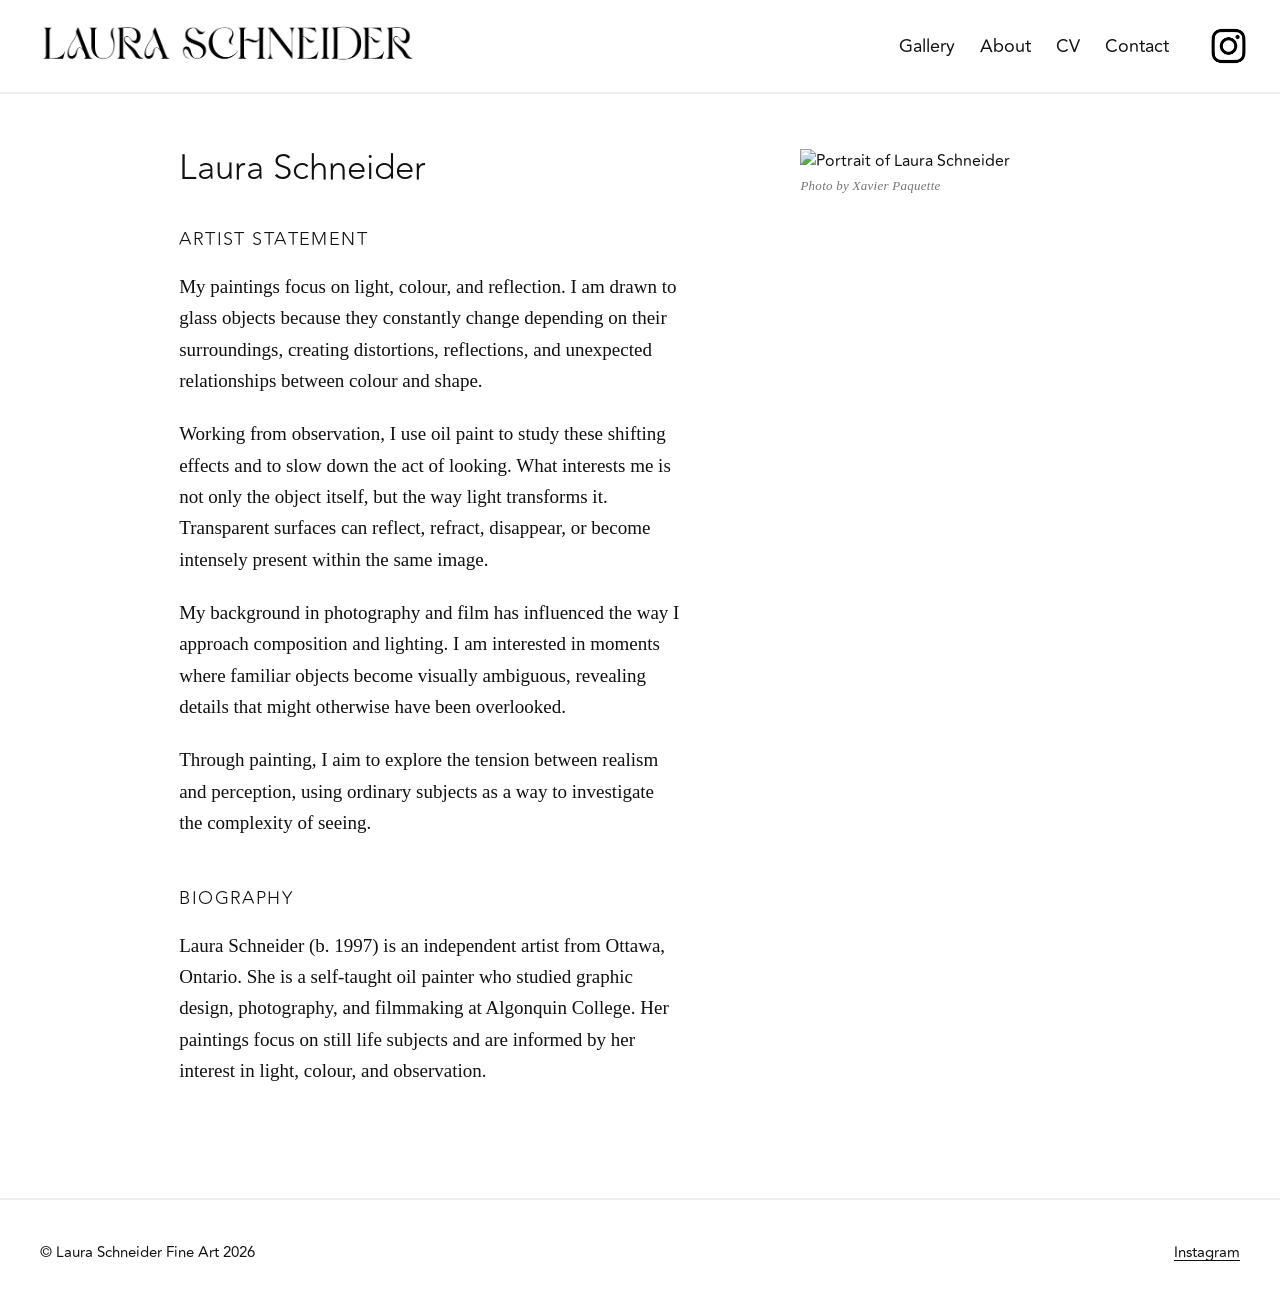
==== about.html @ dc7b81f4 "Add files via upload" ====
<!DOCTYPE html>
<html lang="en">

<head>
  <meta charset="UTF-8">

  <title>Laura Schneider Fine Art | About</title>

  <meta
    name="description"
    content="Artist statement and biography of Laura Schneider."
  >

  <meta
    name="viewport"
    content="width=device-width, initial-scale=1.0"
  >

  <link
    rel="stylesheet"
    href="styles.css"
  >

  <link
    rel="icon"
    type="image/png"
    href="icons/favicon.png"
  >
</head>

<body>

<header>

  <a
    href="index.html"
    class="logo"
  >
    <img
      src="icons/lauralogo.png"
      alt="Laura Schneider Fine Art"
    >
  </a>

  <nav id="nav">

    <a href="gallery.html">
      Gallery
    </a>

    <a href="about.html">
      About
    </a>

    <a href="curriculum vitae.html">
      CV
    </a>

    <a href="contact.html">
      Contact
    </a>

    <a
      href="https://www.instagram.com/lauraschneiderfineart"
      target="_blank"
      rel="noopener noreferrer"
      class="social-icon"
      aria-label="Instagram"
    >
      <img
        src="icons/igicon.png"
        alt="Instagram"
      >
    </a>

  </nav>

  <button
    class="hamburger"
    type="button"
    onclick="toggleMenu()"
    aria-label="Open menu"
    aria-expanded="false"
  >
    ☰
  </button>

</header>


<main class="about-section">

  <div class="about-container">

    <div class="about-text">

      <div class="artist-heading">
        <h1>Laura Schneider</h1>
      </div>

      <section class="statement">

        <h2>Artist Statement</h2>

        <p>
          My paintings focus on light, colour, and reflection. I am drawn to glass objects because they constantly change depending on their surroundings, creating distortions, reflections, and unexpected relationships between colour and shape.
        </p>

        <p>
          Working from observation, I use oil paint to study these shifting effects and to slow down the act of looking. What interests me is not only the object itself, but the way light transforms it. Transparent surfaces can reflect, refract, disappear, or become intensely present within the same image.
        </p>

        <p>
          My background in photography and film has influenced the way I approach composition and lighting. I am interested in moments where familiar objects become visually ambiguous, revealing details that might otherwise have been overlooked.
        </p>

        <p>
          Through painting, I aim to explore the tension between realism and perception, using ordinary subjects as a way to investigate the complexity of seeing.
        </p>

      </section>

      <section class="bio">

        <h2>Biography</h2>

        <p>
          Laura Schneider (b. 1997) is an independent artist from Ottawa, Ontario. She is a self-taught oil painter who studied graphic design, photography, and filmmaking at Algonquin College. Her paintings focus on still life subjects and are informed by her interest in light, colour, and observation.
        </p>

      </section>

    </div>


    <div class="about-image">

      <img
        src="images/laura_portrait_2026.jpg"
        alt="Portrait of Laura Schneider"
      >

      <p class="photo-credit">
        Photo by Xavier Paquette
      </p>

    </div>

  </div>

</main>


<footer>

  <div class="footer-content">

    <p>
      © Laura Schneider Fine Art 2026
    </p>

    <div class="footer-socials">

      <a
        href="https://www.instagram.com/lauraschneiderfineart"
        target="_blank"
        rel="noopener noreferrer"
      >
        Instagram
      </a>

    </div>

  </div>

</footer>


<script>
  const nav = document.getElementById("nav");
  const hamburger = document.querySelector(".hamburger");

  function toggleMenu() {
    const isOpen = nav.classList.toggle("active");

    hamburger.setAttribute(
      "aria-expanded",
      isOpen ? "true" : "false"
    );
  }

  function closeMenu() {
    nav.classList.remove("active");

    hamburger.setAttribute(
      "aria-expanded",
      "false"
    );
  }

  document.addEventListener(
    "pointerdown",
    function (event) {
      if (!nav.classList.contains("active")) {
        return;
      }

      const clickedInsideNav =
        nav.contains(event.target);

      const clickedHamburger =
        hamburger.contains(event.target);

      if (
        !clickedInsideNav &&
        !clickedHamburger
      ) {
        closeMenu();
      }
    },
    true
  );

  nav.addEventListener(
    "click",
    function (event) {
      if (event.target.closest("a")) {
        closeMenu();
      }
    }
  );
</script>

</body>

</html>
---- styles.css ----
/* =============== FONTS =============== */

@font-face {
  font-family: 'AvenirR';
  src: url('Web Fonts/Avenir/Avenir Regular/Avenir Regular.ttf') format('truetype');
}

@font-face {
  font-family: 'AvenirL';
  src: url('Web Fonts/Avenir/Avenir Light/Avenir Light.ttf') format('truetype');
}

@font-face {
  font-family: 'Baskerville';
  src: url('Web Fonts/Baskerville/Baskerville LightA/Baskerville LightA.ttf') format('truetype');
}

@font-face {
  font-family: 'Tears';
  src: url('Web Fonts/Tears-of-Joy-Display-Serif/Fonts/Tears of Joy.ttf') format('truetype');
}


/* =============== BASE =============== */

* {
  margin: 0;
  padding: 0;
  box-sizing: border-box;
}

html,
body {
  min-height: 100%;
}

body {
  min-height: 100vh;
  display: flex;
  flex-direction: column;

  background: #fff;
  color: #111;

  font-family: 'AvenirR', sans-serif;
}

a {
  color: inherit;
}


/* =============== HEADER =============== */

header {
  position: sticky;
  top: 0;
  z-index: 1000;

  width: 100%;

  display: flex;
  justify-content: space-between;
  align-items: center;

  padding: 6px 30px;

  background: #fff;
  border-bottom: 2px solid #eee;
}

.logo {
  display: flex;
  align-items: center;
  margin-left: -10px;
}

.logo img {
  display: block;
  height: 80px;
  width: auto;
}

nav {
  display: flex;
  align-items: center;
  gap: 25px;
}

nav a {
  color: #111;
  text-decoration: none;
  font-size: 18px;
}

.social-icon {
  display: inline-flex;
  align-items: center;

  margin-left: 8px;
  margin-right: -5px;
}

.social-icon img {
  display: block;
  height: 40px;
  width: auto;
}

.hamburger {
  display: none;

  border: none;
  background: transparent;
  color: #111;

  font-family: inherit;
  font-size: 28px;
  line-height: 1;

  cursor: pointer;
}


/* =============== HOMEPAGE =============== */

.home-hero {
  position: relative;

  height: 45vh;
  min-height: 420px;

  overflow: hidden;
}

.hero-slideshow {
  position: absolute;
  inset: 0;
}

.hero-slide {
  position: absolute;
  inset: 0;

  background-size: cover;
  background-position: center;

  opacity: 0;
  filter: brightness(55%);

  animation:
    slideshow 20s infinite,
    zoom 20s infinite;
}

@keyframes zoom {
  from {
    transform: scale(1);
  }

  to {
    transform: scale(1.05);
  }
}

.slide-one {
  background-image: url("images/vortex_2026.jpg");
  animation-delay: 0s;
  background-position: 10% 25%;
}

.slide-two {
  background-image: url("images/chandelier_2026.jpg");
  animation-delay: 5s;
}

.slide-three {
  background-image: url("images/burning_match_2026.jpg");
  animation-delay: 10s;
  background-position: 10% 25%;
}

.slide-four {
  background-image: url("images/spellbound_2026.jpg");
  animation-delay: 15s;
}

@keyframes slideshow {
  0% {
    opacity: 0;
  }

  8% {
    opacity: 1;
  }

  28% {
    opacity: 1;
  }

  36% {
    opacity: 0;
  }

  100% {
    opacity: 0;
  }
}

.hero-content {
  position: relative;
  z-index: 2;

  height: 100%;

  display: flex;
  justify-content: center;
  align-items: center;
}

.recent-works-button {
  padding: 20px 42px;

  border: 1px solid #fff;

  background: rgba(0, 0, 0, 0.25);
  color: #fff;

  font-family: 'AvenirL', sans-serif;
  font-size: 22px;
  letter-spacing: 0.05em;

  text-decoration: none;

  transition: 0.25s ease;
}

.recent-works-button:hover {
  background: rgba(255, 255, 255, 0.2);
}


/* =============== UPCOMING EXHIBITIONS =============== */

.upcoming-exhibitions {
  padding: 70px 40px 80px;
  background: #fff;
}

.upcoming-container {
  max-width: 850px;
  margin: 0 auto;
}

.upcoming-container h2 {
  margin: 0 0 35px;

  font-size: 22px;
  font-weight: 400;
}

.upcoming-entry {
  margin-bottom: 28px;
}

.upcoming-entry:last-child {
  margin-bottom: 0;
}

.upcoming-entry p {
  margin: 0 0 6px;
  line-height: 1.6;
}

.upcoming-title {
  font-size: 17px;
}

.upcoming-date {
  margin-bottom: 8px;
  font-size: 14px;
}
/* =============== DESKTOP HOMEPAGE =============== */
@media (min-width: 1200px) {

  .home-hero {
    height: 55vh;
    min-height: 520px;
  }

  .upcoming-exhibitions {
    padding: 65px 40px 90px;
  }

  .upcoming-container {
    max-width: 560px;
    margin-left: 14vw;
    margin-right: 0;
  }

  .upcoming-container h2 {
    margin-bottom: 38px;
    text-align: left;
  }

  .upcoming-entry {
    margin-bottom: 32px;
  }

  /* CV */

  .cv-section {
    padding-left: 14vw;
    padding-right: 7vw;
  }

  .cv-container {
    max-width: 850px;
    margin: 0;
  }

}
/* =============== GALLERY =============== */

.gallery-section {
  flex: 1;
  padding: 50px 40px 80px;
}

.gallery {
  display: grid;
  grid-template-columns: repeat(3, 1fr);
  gap: 30px;
  align-items: start;
}
@media (min-width: 1200px) {
  .gallery {
    grid-template-columns: repeat(4, 1fr);
  }
}
.painting-link {
  display: block;
  text-decoration: none;
}

.painting-link img {
  display: block;

  width: 100%;
  height: auto;

  transition: opacity 0.25s ease;
}

.painting-link:hover img {
  opacity: 0.85;
}


/* =============== PAINTING DETAIL PAGE =============== */

.painting-page {
  flex: 1;

  padding: 20px 40px 50px;

  text-align: center;
}

.painting-viewer {
  position: relative;

  display: inline-block;

  width: 100%;
  max-width: 520px;
}

.painting-img {
  display: block;

  width: 100%;
  height: auto;

  opacity: 0.99;

  transition: opacity 10s ease;

  cursor: zoom-in;
}

.nav-arrow {
  position: absolute;
  top: 50%;

  transform: translateY(-50%);

  padding: 8px;

  color: #111;

  font-family: 'AvenirL', sans-serif;
  font-size: 42px;
  line-height: 1;

  text-decoration: none;

  transition: opacity 0.2s ease;
}

.nav-arrow:hover {
  opacity: 0.45;
}

.nav-arrow.left {
  left: -70px;
}

.nav-arrow.right {
  right: -70px;
}

.painting-meta {
  margin-top: 24px;
  text-align: center;
}

.painting-meta h2 {
  margin: 0 0 12px;

  font-family: 'Tears', serif;
  font-size: 34px;
  line-height: 1.1;
}

.painting-meta .meta-line {
  margin: 2px 0;

  font-family: 'AvenirL', sans-serif;
  font-size: 18px;
  line-height: 1.4;
}

.back-link {
  display: inline-block;

  margin: 24px 0 0;
  padding-left: 40px;

  color: #666;

  font-family: 'AvenirL', sans-serif;
  font-size: 16px;

  text-decoration: none;
}

.back-link:hover {
  color: #000;
}


/* =============== INQUIRY BUTTON =============== */

.inquiry-button {
  display: block;

  width: fit-content;

  margin: 24px auto;
  padding: 12px 24px;

  border: 1px solid #000;

  background: #fff;
  color: #000;

  font-family: 'AvenirL', sans-serif;
  font-size: 16px;

  cursor: pointer;
}


/* =============== PURCHASE INQUIRY POP-UP =============== */

.inquiry-modal {
  display: none;

  position: fixed;
  inset: 0;
  z-index: 1000;

  align-items: center;
  justify-content: center;

  padding: 24px;

  background: rgba(0, 0, 0, 0.45);
}

.inquiry-modal.is-open {
  display: flex;
}

.inquiry-box {
  position: relative;

  width: 100%;
  max-width: 500px;

  padding: 22px 40px 40px;

  background: #fff;

  text-align: center;
}

.inquiry-close {
  position: absolute;
  top: 12px;
  right: 16px;

  border: 0;

  background: transparent;

  font-size: 28px;

  cursor: pointer;
}

.inquiry-box {
  position: relative;

  width: 100%;
  max-width: 500px;

  padding: 22px 40px 40px;

  background: #fff;
  text-align: center;
}

.inquiry-subtitle {
  margin: 0;
  line-height: 1.2;
}

.inquiry-title {
  margin: 2px 0 22px;
  font-size: 18px;
  line-height: 1.2;
}


/* =============== INQUIRY FORM =============== */

#inquiry-form {
  display: flex;
  flex-direction: column;
  gap: 16px;

  text-align: left;
}

#inquiry-form input,
#inquiry-form textarea {
  width: 100%;

  padding: 12px;

  border: 1px solid #999;

  background: #fff;

  font-family: 'AvenirL', sans-serif;
  font-size: 16px;
}

#inquiry-form textarea {
  resize: vertical;
}

.send-inquiry-button {
  align-self: center;

  margin-top: 6px;
  padding: 12px 24px;

  border: 1px solid #111;

  background: #fff;
  color: #111;

  font-family: 'AvenirL', sans-serif;
  font-size: 16px;

  cursor: pointer;
}

.send-inquiry-button:hover {
  background: #111;
  color: #fff;
}

/* =============== FULL-SCREEN PAINTING VIEWER =============== */

.lightbox {
  position: fixed;
  inset: 0;
  z-index: 2000;

  display: none;
  grid-template-columns: 90px minmax(0, 1fr) 90px;
  align-items: center;

  padding: 30px;

  background: rgba(0, 0, 0, 0.94);
  overflow: hidden;
}

.lightbox.is-open {
  display: grid;
}

.lightbox-image {
  display: block;

  grid-column: 2;

  max-width: 100%;
  max-height: 90vh;

  justify-self: center;
  object-fit: contain;

  transform-origin: center center;
  transition: transform 0.1s ease;

  user-select: none;
  -webkit-user-drag: none;
}

.lightbox-close {
  position: absolute;
  top: 20px;
  right: 28px;
  z-index: 2002;

  padding: 8px;

  border: none;
  background: transparent;

  color: rgba(255, 255, 255, 0.35);

  font-size: 40px;
  line-height: 1;

  cursor: pointer;
}

.lightbox-arrow {
  position: static;
  z-index: 2002;

  padding: 20px;

  border: none;
  background: transparent;

  color: rgba(255, 255, 255, 0.15);

  font-size: 48px;
  line-height: 1;

  cursor: pointer;

  transition: opacity 0.2s ease;
}

.lightbox-arrow:hover {
  color: rgba(255, 255, 255, 0.8);
}

.lightbox-prev {
  grid-column: 1;
  justify-self: center;
}

.lightbox-next {
  grid-column: 3;
  justify-self: center;
}
/* =============== ABOUT PAGE =============== */

.about-section {
  flex: 1;

  padding: 55px 7vw 90px;
}

.about-container {
  display: flex;
  gap: 70px;
  align-items: flex-start;

  max-width: 1200px;
  margin: 0 auto;
}

.about-image {
  width: 370px;
  flex-shrink: 0;
}

.about-image img {
  display: block;
  width: 100%;
}

.photo-credit {
  margin: 5px 0 0;

  color: #777;

  font-family: 'Baskerville', serif;
  font-style: italic;
  font-size: 13px;
  line-height: 1.2;
  letter-spacing: 0.02em;
}

.about-text {
  max-width: 620px;
  padding-top: 0;
}

.about-text h1 {
  margin: -8px 0 0;

  font-family: 'AvenirL', sans-serif;
  font-weight: 400;
  font-size: 35px;
}

.artist-heading {
  margin-bottom: 30px;
}

.about-text h2 {
  margin: 0 0 18px;

  font-family: 'AvenirL', sans-serif;
  font-weight: 400;
  font-size: 18px;

  letter-spacing: 0.08em;
  text-transform: uppercase;
}

.about-text p {
  margin: 0 0 22px;

  font-family: 'Baskerville', serif;
  font-size: 19px;
  line-height: 1.65;
}

.statement {
  margin-bottom: 45px;
}

.bio p {
  max-width: 560px;
}


/* =============== CV PAGE =============== */

.cv-container {
  width: 100%;
  max-width: 850px;

  margin: 0 auto;
}

.cv-section .about-text {
  width: 100%;
}

.cv-category {
  margin-bottom: 55px;
}

.cv-category h2 {
  margin-bottom: 25px;
}

.cv-year,
.cv-entry {
  margin-bottom: 28px;
}

.cv-year p,
.cv-entry p {
  margin: 0 0 12px;
  line-height: 1.7;
}

.cv-year p:first-child,
.cv-entry p:first-child {
  font-family: 'AvenirL', sans-serif;
}


/* =============== CONTACT PAGE =============== */

.contact-section {
  flex: 1;

  width: 100%;
  max-width: 620px;

  margin: 0 auto;
  padding: 60px 24px 100px;

  text-align: center;
}

.contact-section h2 {
  margin: 0 0 24px;

  font-family: 'AvenirL', sans-serif;
  font-size: 44px;
  font-weight: normal;
}

.contact-email {
  margin-bottom: 34px;

  font-family: 'Baskerville', serif;
  font-size: 20px;
  line-height: 1.6;
}

.contact-email a {
  font-family: 'Baskerville', serif;

  text-decoration: none;

  border-bottom: 1px solid #ccc;
}

.contact-info {
  margin: 0 0 16px;
  font-size: 16px;
}

#contact-form {
  display: flex;
  flex-direction: column;
  gap: 16px;

  width: 100%;
}

#contact-form input,
#contact-form textarea {
  width: 100%;

  padding: 16px 18px;

  border: 1px solid #ccc;
  border-radius: 0;

  background: #fff;
  color: #111;

  font-family: 'AvenirL', sans-serif;
  font-size: 16px;
}

#contact-form input {
  height: 68px;
}

#contact-form textarea {
  min-height: 285px;
  resize: vertical;
}

#contact-form input:focus,
#contact-form textarea:focus {
  outline: 1px solid #111;
  border-color: #111;
}

#contact-form button {
  width: 100%;

  padding: 18px;

  border: 1px solid #111;
  border-radius: 0;

  background: #111;
  color: #fff;

  font-family: 'AvenirL', sans-serif;
  font-size: 16px;

  cursor: pointer;
}

#contact-form button:hover {
  background: #fff;
  color: #111;
}


/* =============== PRINTS PAGE =============== */

.prints-section {
  max-width: 700px;

  margin: 80px auto;
  padding: 0 24px;

  text-align: center;
}

.prints-section h2 {
  margin-bottom: 24px;
}

.prints-intro {
  font-size: 1.2rem;
  line-height: 1.8;
}


/* =============== THANK YOU PAGE =============== */

.thank-you-page {
  flex: 1;

  display: flex;
  flex-direction: column;
  align-items: center;

  padding-top: 140px;
  padding-left: 40px;
  padding-right: 40px;

  text-align: center;
}

.thank-you-page h1 {
  margin-bottom: 18px;

  font-family: 'AvenirL', sans-serif;
  font-size: 36px;
  font-weight: 400;
}

.thank-you-page p {
  margin-bottom: 70px;

  font-family: 'Baskerville', serif;
  font-size: 22px;
}

.thank-you-back-link {
  display: inline-block;

  color: #666;

  font-family: 'AvenirL', sans-serif;
  font-size: 16px;

  text-decoration: none;
}

.thank-you-back-link:hover {
  color: #000;
}


/* =============== FOOTER =============== */

footer {
  margin-top: auto;

  width: 100%;

  padding: 40px;

  border-top: 2px solid #eee;
}

.footer-content {
  display: flex;
  justify-content: space-between;
  align-items: center;
}

.footer-content p,
.footer-socials a {
  font-family: 'AvenirR', sans-serif;
  font-size: 15px;
}

.footer-socials a {
  color: #111;
  text-decoration: underline;
  text-underline-offset: 3px;
}


/* =============== MOBILE =============== */

@media (max-width: 768px) {

  /* HEADER */

  header {
    padding: 8px 20px;
  }

  .logo img {
    height: 62px;
  }

  nav {
    position: fixed;
    top: 78px;
    right: -100%;
    z-index: 999;

    width: 220px;
    height: calc(100vh - 78px);

    display: flex;
    flex-direction: column;
    align-items: flex-start;
    gap: 22px;

    padding: 30px;

    background: #fff;
    border-left: 1px solid #eee;

    transition: right 0.3s ease;
  }

  nav.active {
    right: 0;
  }

  .hamburger {
    display: block;

    padding: 10px;
    margin-right: -10px;

    border: none;

    background: transparent;
    color: #111;

    font-size: 40px;
    line-height: 1;

    cursor: pointer;

    transform: translateY(-4px);
  }

  #nav a {
    font-size: 22px;
  }

  #nav .social-icon {
    align-self: flex-start;

    margin-left: 0;
    margin-right: 0;
    padding-left: 0;

    transform: translateX(-10px);
  }

  #nav .social-icon img {
    height: 48px;
    width: auto;
  }


  /* HOMEPAGE */

  .home-hero {
    height: 55vh;
    min-height: 460px;
  }

  .hero-slide {
    background-position: center center;
  }

  .upcoming-exhibitions {
    padding-top: 35px;
  }


  /* GALLERY */

  .gallery {
    grid-template-columns: 1fr;
  }

  .gallery-section {
    padding-left: 24px;
    padding-right: 24px;
  }


  /* PAINTING PAGE */

  .painting-page {
    padding: 0 24px 50px;
  }

  .painting-viewer {
    max-width: 88vw;
  }

  .painting-viewer .nav-arrow {
    display: none;
  }

  .back-link {
    margin-top: 0;
    margin-bottom: 0;

    padding-top: 20px;
    padding-bottom: 20px;
  }

  .lightbox-arrow {
    display: none;
  }

  .lightbox-image {
    width: auto;
    height: auto;

    max-width: 94vw;
    max-height: 88vh;

    object-fit: contain;
  }


  /* ABOUT */

  .about-section {
    padding-left: 24px;
    padding-right: 24px;
  }

  .about-container {
    display: flex;
    flex-direction: column;
    gap: 30px;
  }

  .about-text {
    max-width: 100%;
    order: 1;
  }

  .about-image {
    width: 100%;

    margin: 0 auto;

    order: 2;
  }

  .about-image img {
    display: block;

    width: 100%;
    height: auto;
  }

  .photo-credit {
    margin-top: 5px;

    font-size: 11px;

    text-align: center;
  }

  .about-section h2 {
    margin-top: 0;
  }


  /* CONTACT */

  .contact-section {
    padding: 30px 24px 100px;
  }


  /* FOOTER */

  .footer-content {
    flex-direction: column;
    gap: 14px;

    text-align: center;
  }

  .footer-socials {
    display: none;
  }
}
/* =============== DESKTOP CV POSITION =============== */

@media (min-width: 1200px) {

  .cv-section {
    padding-left: 14vw;
    padding-right: 7vw;
  }

  .cv-section .cv-container {
    max-width: 850px;
    margin-left: 0;
    margin-right: auto;
  }

}
/* =============== DESKTOP ABOUT POSITION =============== */

@media (min-width: 1200px) {

  .about-section:not(.cv-section) {
    padding-left: 14vw;
    padding-right: 7vw;
  }

  .about-section:not(.cv-section) .about-container {
    max-width: none;
    width: 100%;
    margin: 0;

    display: flex;
    justify-content: space-between;
    align-items: flex-start;
    gap: 80px;
  }

  .about-section:not(.cv-section) .about-text {
    width: 58%;
    max-width: 720px;
  }

 .about-section:not(.cv-section) .about-image {
  width: 390px;
  flex-shrink: 0;
  margin-left: 40px;
  margin-right: auto;
}
}
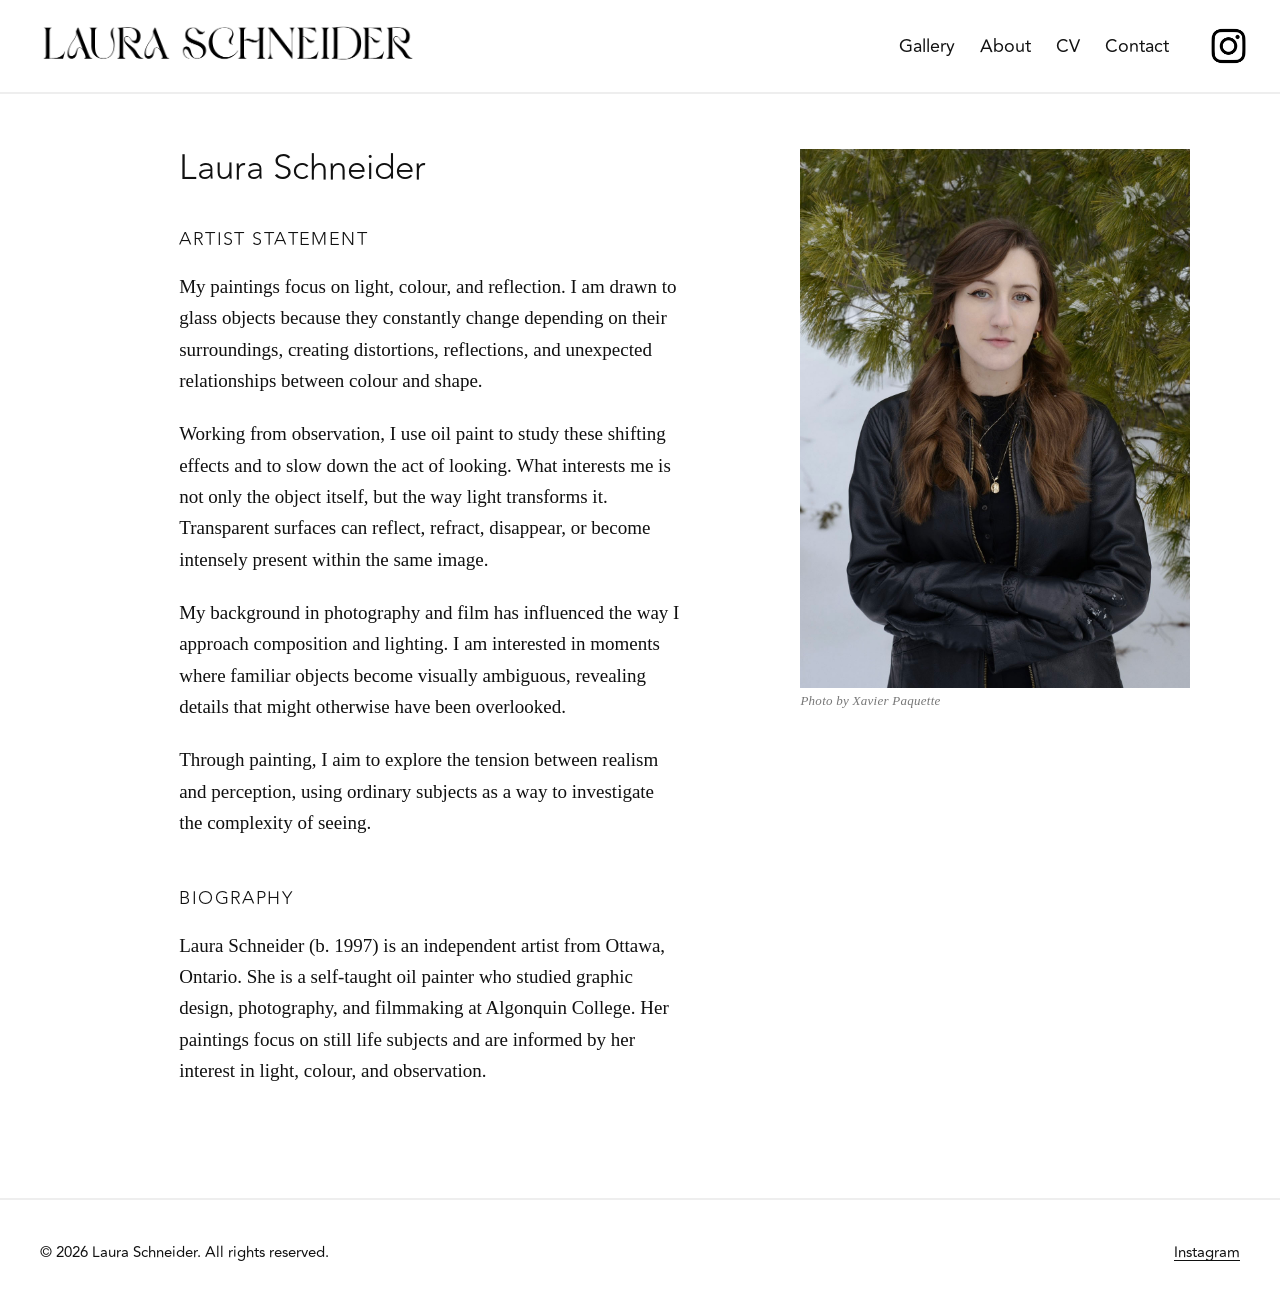
==== commit cae69d11: "Update website files" ====
--- a/about.html
+++ b/about.html
@@ -156,7 +156,7 @@
   <div class="footer-content">
 
     <p>
-      © Laura Schneider Fine Art 2026
+      © 2026 Laura Schneider. All rights reserved.
     </p>
 
     <div class="footer-socials">
